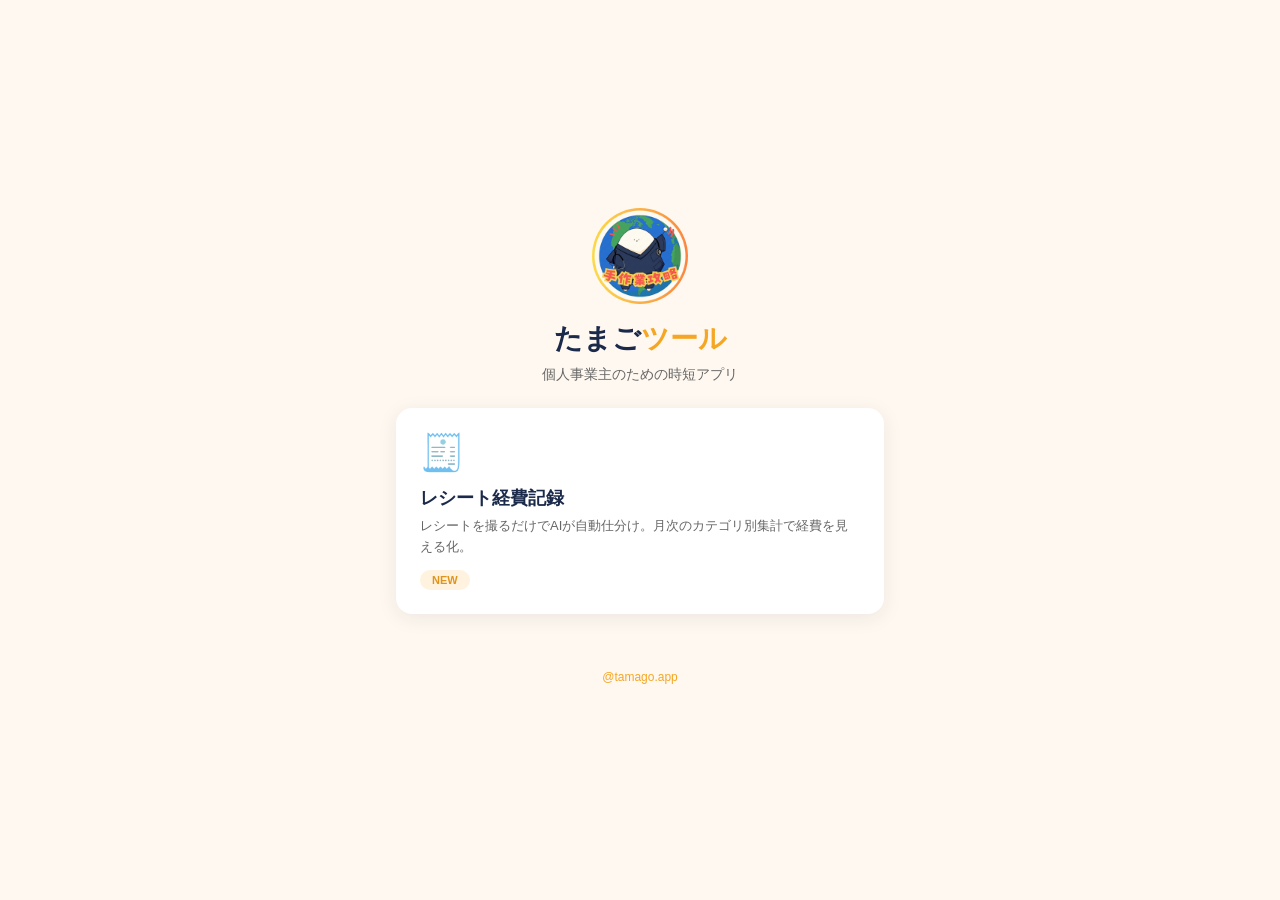
==== index.html @ ae386ba4 "feat: レシート経費記録アプリ初期構築 - index.html: ツール一覧ページ - apps/receipt-tracker/: フロントエンド（イントロ・4タブ・OCR結果編集） - sh" ====
<!DOCTYPE html>
<html lang="ja">
<head>
  <meta charset="UTF-8">
  <meta name="viewport" content="width=device-width, initial-scale=1.0">
  <title>たまごツール</title>
  <link rel="stylesheet" href="style.css?v=1">
</head>
<body>
  <div class="screen">
    <div class="container">
      <div class="top-hero">
        <img src="images/icon.png" alt="たまご" class="top-icon">
        <h1 class="top-logo">たまご<span>ツール</span></h1>
        <p class="top-subtitle">個人事業主のための時短アプリ</p>
      </div>
      <div class="app-cards">
        <a href="apps/receipt-tracker/" class="app-card">
          <div class="app-card-icon">🧾</div>
          <div class="app-card-title">レシート経費記録</div>
          <div class="app-card-desc">レシートを撮るだけでAIが自動仕分け。月次のカテゴリ別集計で経費を見える化。</div>
          <span class="app-card-tag">NEW</span>
        </a>
      </div>
      <div class="footer" style="margin-top:32px">
        <a href="https://www.instagram.com/tamago.app" target="_blank">@tamago.app</a>
      </div>
    </div>
  </div>
</body>
</html>
---- style.css ----
/* === リセット・ベース === */
* {
  margin: 0;
  padding: 0;
  box-sizing: border-box;
}

:root {
  --primary: #F5A623;
  --primary-dark: #E0941A;
  --secondary: #1B2A4A;
  --bg: #FFF8F0;
  --success: #27AE60;
  --danger: #E74C3C;
  --text: #333;
  --text-light: #666;
  --border: #E8DDD2;
  --card-bg: #fff;
  --shadow: 0 4px 20px rgba(27, 42, 74, 0.08);
}

body {
  font-family: -apple-system, BlinkMacSystemFont, 'Hiragino Sans', 'Hiragino Kaku Gothic ProN', Meiryo, sans-serif;
  background: var(--bg);
  color: var(--text);
  min-height: 100vh;
}

.hidden {
  display: none !important;
}

/* === 共通レイアウト === */
.screen {
  min-height: 100vh;
  display: flex;
  align-items: center;
  justify-content: center;
  padding: 24px 0;
}

.container {
  width: 100%;
  max-width: 520px;
  margin: 0 auto;
  padding: 0 16px 24px;
}

/* === ボタン === */
.btn {
  display: inline-block;
  padding: 14px 32px;
  border: none;
  border-radius: 30px;
  font-size: 16px;
  font-weight: 700;
  cursor: pointer;
  transition: transform 0.15s, box-shadow 0.15s;
  text-align: center;
  text-decoration: none;
}

.btn:hover {
  transform: translateY(-2px);
  box-shadow: 0 4px 12px rgba(0, 0, 0, 0.15);
}

.btn:active {
  transform: scale(0.97);
}

.btn-primary {
  background: var(--primary);
  color: #fff;
}

.btn-primary:hover {
  background: var(--primary-dark);
}

.btn-secondary {
  background: #E8EDF2;
  color: #555;
}

.btn-outline {
  background: #fff;
  color: var(--primary);
  border: 2px solid var(--primary);
}

.btn-outline:hover {
  background: var(--primary);
  color: #fff;
}

/* === トップページ（選択画面） === */
.top-hero {
  text-align: center;
  padding: 40px 0 24px;
}

.top-icon {
  width: 96px;
  height: 96px;
  border-radius: 50%;
  object-fit: cover;
  margin-bottom: 12px;
}

.top-logo {
  font-size: 28px;
  font-weight: 800;
  color: var(--secondary);
  margin-bottom: 8px;
}

.top-logo span {
  color: var(--primary);
}

.top-subtitle {
  font-size: 14px;
  color: var(--text-light);
}

.app-cards {
  display: flex;
  flex-direction: column;
  gap: 16px;
}

.app-card {
  background: var(--card-bg);
  border-radius: 16px;
  padding: 24px;
  box-shadow: var(--shadow);
  text-decoration: none;
  color: inherit;
  transition: transform 0.2s, box-shadow 0.2s;
  display: block;
}

.app-card:hover {
  transform: translateY(-3px);
  box-shadow: 0 8px 28px rgba(27, 42, 74, 0.12);
}

.app-card-icon {
  font-size: 36px;
  margin-bottom: 12px;
}

.app-card-title {
  font-size: 18px;
  font-weight: 700;
  color: var(--secondary);
  margin-bottom: 6px;
}

.app-card-desc {
  font-size: 13px;
  color: var(--text-light);
  line-height: 1.6;
}

.app-card-tag {
  display: inline-block;
  margin-top: 12px;
  padding: 4px 12px;
  background: #FFF3E0;
  color: var(--primary-dark);
  font-size: 11px;
  font-weight: 700;
  border-radius: 20px;
}

/* === 診断アプリ共通: イントロ画面 === */
.intro-card {
  background: var(--card-bg);
  border-radius: 16px;
  padding: 32px 24px;
  text-align: center;
  box-shadow: var(--shadow);
}

.intro-icon {
  font-size: 48px;
  margin-bottom: 16px;
}

.intro-title {
  font-size: 22px;
  font-weight: 800;
  color: var(--secondary);
  margin-bottom: 8px;
}

.intro-desc {
  font-size: 14px;
  color: var(--text-light);
  line-height: 1.7;
  margin-bottom: 24px;
}

.intro-meta {
  display: flex;
  justify-content: center;
  gap: 16px;
  margin-bottom: 24px;
  font-size: 13px;
  color: var(--text-light);
}

.intro-meta span {
  display: flex;
  align-items: center;
  gap: 4px;
}

.start-btn {
  width: 100%;
  max-width: 280px;
  font-size: 17px;
  padding: 16px 32px;
}

/* === 診断アプリ共通: クイズ画面 === */
.quiz-header {
  padding: 16px 0;
}

.progress-info {
  text-align: center;
  font-size: 14px;
  font-weight: 700;
  color: var(--primary-dark);
  margin-bottom: 8px;
}

.progress-bar {
  width: 100%;
  height: 8px;
  background: var(--border);
  border-radius: 4px;
  overflow: hidden;
}

.progress-fill {
  height: 100%;
  background: linear-gradient(90deg, var(--primary), #FFD180);
  border-radius: 4px;
  transition: width 0.4s ease;
  width: 0%;
}

.quiz-body {
  background: var(--card-bg);
  border-radius: 16px;
  padding: 24px;
  box-shadow: var(--shadow);
  text-align: center;
}

.question-category {
  display: inline-block;
  background: var(--secondary);
  color: #fff;
  font-size: 11px;
  font-weight: 700;
  padding: 4px 14px;
  border-radius: 20px;
  margin-bottom: 16px;
}

.question-text {
  font-size: 17px;
  font-weight: 700;
  line-height: 1.6;
  margin-bottom: 24px;
  color: var(--text);
}

.choices-container {
  display: flex;
  flex-direction: column;
  gap: 10px;
}

.choice-btn {
  width: 100%;
  padding: 14px 20px;
  background: #FFF8F0;
  border: 2px solid var(--border);
  border-radius: 12px;
  font-size: 15px;
  font-weight: 600;
  color: #444;
  cursor: pointer;
  transition: all 0.2s;
  text-align: left;
}

@media (hover: hover) {
  .choice-btn:hover {
    border-color: var(--primary);
    background: #FFF3E0;
  }
}

.choice-btn.selected {
  border-color: var(--primary);
  background: var(--primary);
  color: #fff;
}

.choice-btn.disabled {
  pointer-events: none;
}

/* === 診断アプリ共通: 結果画面 === */
.result-card {
  background: var(--card-bg);
  border-radius: 16px;
  padding: 32px 24px;
  text-align: center;
  box-shadow: var(--shadow);
}

.result-label {
  font-size: 13px;
  color: var(--text-light);
  margin-bottom: 8px;
}

.result-title {
  font-size: 22px;
  font-weight: 800;
  color: var(--secondary);
  margin-bottom: 4px;
}

.result-level {
  font-size: 24px;
  font-weight: 800;
  color: var(--primary);
  margin-bottom: 20px;
}

/* 円グラフ */
.result-chart {
  width: 160px;
  height: 160px;
  border-radius: 50%;
  margin: 0 auto 16px;
  display: flex;
  align-items: center;
  justify-content: center;
  position: relative;
}

.chart-inner {
  width: 120px;
  height: 120px;
  border-radius: 50%;
  background: #fff;
  display: flex;
  flex-direction: column;
  align-items: center;
  justify-content: center;
  position: relative;
  z-index: 1;
}

.result-percent {
  font-size: 32px;
  font-weight: 800;
  color: var(--primary);
}

.result-score {
  font-size: 13px;
  color: #888;
}

.result-message {
  font-size: 15px;
  color: var(--text-light);
  line-height: 1.7;
  margin-bottom: 24px;
}

/* レコメンドセクション */
.recommend-section {
  margin-top: 24px;
  text-align: left;
}

.recommend-title {
  font-size: 16px;
  font-weight: 700;
  color: var(--secondary);
  margin-bottom: 12px;
  text-align: center;
}

.recommend-item {
  background: #FFF8F0;
  border: 1px solid var(--border);
  border-radius: 12px;
  padding: 16px;
  margin-bottom: 10px;
}

.recommend-item-header {
  display: flex;
  align-items: center;
  gap: 8px;
  margin-bottom: 6px;
}

.recommend-number {
  width: 24px;
  height: 24px;
  background: var(--primary);
  color: #fff;
  border-radius: 50%;
  display: flex;
  align-items: center;
  justify-content: center;
  font-size: 12px;
  font-weight: 700;
  flex-shrink: 0;
}

.recommend-category {
  font-size: 14px;
  font-weight: 700;
  color: var(--secondary);
}

.recommend-advice {
  font-size: 13px;
  color: var(--text-light);
  line-height: 1.6;
  margin-left: 32px;
}

/* === シェアセクション === */
.share-section {
  margin-top: 24px;
}

.share-title {
  font-size: 14px;
  font-weight: 700;
  color: var(--text-light);
  margin-bottom: 12px;
  text-align: center;
}

.share-buttons {
  display: flex;
  gap: 10px;
  justify-content: center;
}

.share-btn {
  flex: 1;
  max-width: 120px;
  padding: 12px 8px;
  border: 2px solid var(--border);
  border-radius: 12px;
  background: #fff;
  font-size: 12px;
  font-weight: 600;
  color: var(--text);
  cursor: pointer;
  transition: all 0.2s;
  text-align: center;
  display: flex;
  flex-direction: column;
  align-items: center;
  gap: 4px;
}

.share-btn:hover {
  border-color: var(--primary);
  background: #FFF3E0;
}

.share-btn-icon {
  font-size: 20px;
}

/* CTA */
.cta-section {
  margin-top: 24px;
  padding: 20px;
  background: linear-gradient(135deg, var(--primary), #FFB74D);
  border-radius: 16px;
  text-align: center;
  color: #fff;
}

.cta-icon {
  width: 72px;
  height: 72px;
  border-radius: 50%;
  object-fit: cover;
  margin-bottom: 12px;
  border: 3px solid rgba(255, 255, 255, 0.4);
}

.cta-text {
  font-size: 14px;
  font-weight: 700;
  margin-bottom: 12px;
  line-height: 1.6;
}

.cta-btn {
  display: inline-block;
  background: #fff;
  color: var(--primary-dark);
  padding: 10px 24px;
  border-radius: 30px;
  font-size: 14px;
  font-weight: 700;
  text-decoration: none;
  transition: transform 0.15s;
}

.cta-btn:hover {
  transform: translateY(-2px);
}

/* === アクションボタン === */
.result-actions {
  display: flex;
  flex-direction: column;
  gap: 10px;
  margin-top: 24px;
}

.result-actions .btn {
  width: 100%;
}

/* === フッター === */
.footer {
  text-align: center;
  padding: 24px 0;
  font-size: 12px;
  color: #999;
}

.footer a {
  color: var(--primary);
  text-decoration: none;
}

/* === コピー完了トースト === */
.toast {
  position: fixed;
  bottom: 24px;
  left: 50%;
  transform: translateX(-50%) translateY(100px);
  background: var(--secondary);
  color: #fff;
  padding: 12px 24px;
  border-radius: 30px;
  font-size: 14px;
  font-weight: 600;
  opacity: 0;
  transition: transform 0.3s ease, opacity 0.3s ease;
  z-index: 1000;
}

.toast.show {
  transform: translateX(-50%) translateY(0);
  opacity: 1;
}

/* === アニメーション === */
@keyframes fadeIn {
  from { opacity: 0; transform: translateY(10px); }
  to { opacity: 1; transform: translateY(0); }
}

.fade-in {
  animation: fadeIn 0.3s ease;
}

/* === フォーム系アプリ共通 === */
.form-group {
  margin-bottom: 16px;
  text-align: left;
}

.form-label {
  display: block;
  font-size: 13px;
  font-weight: 700;
  color: var(--secondary);
  margin-bottom: 6px;
}

.form-input,
.form-select {
  width: 100%;
  padding: 12px 14px;
  border: 2px solid var(--border);
  border-radius: 12px;
  font-size: 15px;
  font-family: inherit;
  background: #fff;
  color: var(--text);
  transition: border-color 0.2s;
  -webkit-appearance: none;
}

.form-input:focus,
.form-select:focus {
  outline: none;
  border-color: var(--primary);
}

.form-input.input-error {
  border-color: var(--danger);
}

.form-input::placeholder {
  color: #bbb;
}

.form-row {
  display: flex;
  gap: 10px;
}

.form-row .form-group {
  flex: 1;
}

.form-hint {
  font-size: 11px;
  color: #999;
  margin-top: 4px;
}

/* === データカード === */
.data-card {
  background: var(--card-bg);
  border-radius: 12px;
  padding: 14px 16px;
  box-shadow: 0 2px 8px rgba(0,0,0,0.06);
  margin-bottom: 10px;
  display: flex;
  align-items: center;
  gap: 12px;
}

.data-card-icon {
  width: 40px;
  height: 40px;
  border-radius: 10px;
  display: flex;
  align-items: center;
  justify-content: center;
  font-size: 18px;
  flex-shrink: 0;
}

.data-card-body {
  flex: 1;
  min-width: 0;
}

.data-card-title {
  font-size: 14px;
  font-weight: 700;
  color: var(--text);
}

.data-card-sub {
  font-size: 12px;
  color: var(--text-light);
  margin-top: 2px;
}

.data-card-right {
  text-align: right;
  flex-shrink: 0;
}

.data-card-amount {
  font-size: 16px;
  font-weight: 800;
  color: var(--secondary);
}

.data-card-delete {
  background: none;
  border: none;
  color: #ccc;
  font-size: 18px;
  cursor: pointer;
  padding: 4px;
}

.data-card-delete:hover {
  color: var(--danger);
}

/* === カレンダーグリッド === */
.calendar {
  background: var(--card-bg);
  border-radius: 16px;
  padding: 16px;
  box-shadow: var(--shadow);
  margin-bottom: 16px;
}

.calendar-header {
  display: flex;
  justify-content: space-between;
  align-items: center;
  margin-bottom: 12px;
}

.calendar-title {
  font-size: 16px;
  font-weight: 700;
  color: var(--secondary);
}

.calendar-nav {
  background: none;
  border: none;
  font-size: 18px;
  cursor: pointer;
  padding: 4px 8px;
  color: var(--text-light);
}

.calendar-weekdays {
  display: grid;
  grid-template-columns: repeat(7, 1fr);
  text-align: center;
  font-size: 11px;
  font-weight: 700;
  color: var(--text-light);
  margin-bottom: 4px;
}

.calendar-days {
  display: grid;
  grid-template-columns: repeat(7, 1fr);
  gap: 2px;
}

.calendar-day {
  aspect-ratio: 1;
  display: flex;
  align-items: center;
  justify-content: center;
  font-size: 13px;
  border-radius: 8px;
  position: relative;
}

.calendar-day.today {
  font-weight: 700;
  color: var(--primary);
}

.calendar-day.other-month {
  color: #ddd;
}

.calendar-day.has-event {
  background: #FFF3E0;
  font-weight: 700;
  color: var(--primary-dark);
  cursor: pointer;
}

.calendar-day.has-event::after {
  content: "";
  position: absolute;
  bottom: 3px;
  width: 4px;
  height: 4px;
  border-radius: 50%;
  background: var(--primary);
}

/* === タブナビゲーション === */
.tab-nav {
  display: flex;
  background: var(--card-bg);
  border-radius: 12px;
  padding: 4px;
  box-shadow: 0 2px 8px rgba(0,0,0,0.06);
  margin-bottom: 16px;
}

.tab-btn {
  flex: 1;
  padding: 10px 8px;
  border: none;
  background: none;
  font-size: 13px;
  font-weight: 600;
  color: var(--text-light);
  border-radius: 10px;
  cursor: pointer;
  transition: all 0.2s;
}

.tab-btn.active {
  background: var(--primary);
  color: #fff;
  font-weight: 700;
}

.tab-content {
  display: none;
}

.tab-content.active {
  display: block;
}

/* === 統計カード === */
.stat-row {
  display: flex;
  gap: 10px;
  margin-bottom: 16px;
}

.stat-card {
  flex: 1;
  background: var(--card-bg);
  border-radius: 12px;
  padding: 14px 12px;
  text-align: center;
  box-shadow: 0 2px 8px rgba(0,0,0,0.06);
}

.stat-label {
  font-size: 11px;
  color: var(--text-light);
  margin-bottom: 4px;
}

.stat-value {
  font-size: 22px;
  font-weight: 800;
  color: var(--secondary);
}

.stat-unit {
  font-size: 12px;
  font-weight: 400;
  color: var(--text-light);
}

/* === CSS棒グラフ === */
.bar-chart {
  margin: 16px 0;
}

.bar-row {
  display: flex;
  align-items: center;
  margin-bottom: 8px;
  gap: 8px;
}

.bar-label {
  width: 40px;
  font-size: 12px;
  color: var(--text-light);
  text-align: right;
  flex-shrink: 0;
}

.bar-track {
  flex: 1;
  height: 24px;
  background: #f0ebe4;
  border-radius: 6px;
  overflow: hidden;
}

.bar-fill {
  height: 100%;
  background: linear-gradient(90deg, var(--primary), #FFB74D);
  border-radius: 6px;
  transition: width 0.6s ease;
  min-width: 0;
}

.bar-value {
  width: 70px;
  font-size: 13px;
  font-weight: 700;
  color: var(--text);
  flex-shrink: 0;
}

/* === メニュー表プレビュー === */
.menu-preview {
  background: #fff;
  border-radius: 16px;
  padding: 32px 24px;
  box-shadow: var(--shadow);
  text-align: center;
}

.menu-preview-header {
  border-bottom: 2px solid var(--secondary);
  padding-bottom: 16px;
  margin-bottom: 24px;
}

.menu-preview-shop {
  font-size: 24px;
  font-weight: 800;
  color: var(--secondary);
  margin-bottom: 4px;
}

.menu-preview-subtitle {
  font-size: 13px;
  color: var(--text-light);
  letter-spacing: 2px;
}

.menu-category-section {
  margin-bottom: 20px;
  text-align: left;
}

.menu-category-title {
  font-size: 15px;
  font-weight: 700;
  color: var(--primary-dark);
  border-bottom: 1px solid var(--border);
  padding-bottom: 6px;
  margin-bottom: 10px;
}

.menu-item-row {
  display: flex;
  justify-content: space-between;
  align-items: baseline;
  padding: 6px 0;
  border-bottom: 1px dotted #e0d8cc;
}

.menu-item-name {
  font-size: 14px;
  font-weight: 600;
  color: var(--text);
}

.menu-item-desc {
  font-size: 11px;
  color: var(--text-light);
  margin-top: 2px;
}

.menu-item-price {
  font-size: 15px;
  font-weight: 700;
  color: var(--secondary);
  white-space: nowrap;
  margin-left: 12px;
}

/* === サンプルデータボタン === */
.sample-btn {
  display: inline-block;
  padding: 8px 16px;
  background: #E8EDF2;
  color: #555;
  border: none;
  border-radius: 20px;
  font-size: 12px;
  font-weight: 600;
  cursor: pointer;
  margin-bottom: 16px;
}

.sample-btn:hover {
  background: #dce3ea;
}

/* === 動的追加エリア === */
.dynamic-list {
  margin-bottom: 16px;
}

.add-btn {
  width: 100%;
  padding: 10px;
  border: 2px dashed var(--border);
  border-radius: 12px;
  background: none;
  font-size: 14px;
  color: var(--text-light);
  cursor: pointer;
  transition: all 0.2s;
}

.add-btn:hover {
  border-color: var(--primary);
  color: var(--primary);
}

/* === 空状態 === */
.empty-state {
  text-align: center;
  padding: 32px 16px;
  color: var(--text-light);
}

.empty-state-icon {
  font-size: 40px;
  margin-bottom: 8px;
}

.empty-state-text {
  font-size: 14px;
  line-height: 1.6;
}

/* === 予約リスト === */
.reservation-list {
  margin-top: 16px;
}

.reservation-item {
  background: var(--card-bg);
  border-radius: 12px;
  padding: 14px 16px;
  box-shadow: 0 2px 8px rgba(0,0,0,0.06);
  margin-bottom: 10px;
  border-left: 4px solid var(--primary);
}

.reservation-time {
  font-size: 13px;
  font-weight: 700;
  color: var(--primary-dark);
}

.reservation-name {
  font-size: 15px;
  font-weight: 700;
  color: var(--text);
  margin-top: 2px;
}

.reservation-menu {
  font-size: 12px;
  color: var(--text-light);
  margin-top: 2px;
}

/* === セクション区切り === */
.section-title {
  font-size: 15px;
  font-weight: 700;
  color: var(--secondary);
  margin: 20px 0 10px;
}

/* === テーマ・カラー選択 === */
.theme-cards {
  display: grid;
  grid-template-columns: 1fr 1fr;
  gap: 10px;
}

.theme-card {
  background: var(--card-bg);
  border: 2px solid var(--border);
  border-radius: 12px;
  padding: 10px;
  cursor: pointer;
  transition: all 0.2s;
  display: flex;
  flex-direction: column;
  align-items: center;
  gap: 8px;
}

.theme-card:hover {
  border-color: var(--primary);
}

.theme-card.active {
  border-color: var(--primary);
  box-shadow: 0 0 0 3px rgba(245, 166, 35, 0.25);
}

.theme-card-preview {
  width: 100%;
  height: 40px;
  border-radius: 8px;
}

.theme-card-label {
  font-size: 12px;
  font-weight: 700;
  color: var(--text);
}

.color-swatches {
  display: flex;
  justify-content: center;
  gap: 10px;
  flex-wrap: wrap;
}

.color-swatch {
  width: 40px;
  height: 40px;
  border-radius: 50%;
  border: 3px solid transparent;
  cursor: pointer;
  transition: all 0.2s;
  padding: 0;
}

.color-swatch:hover {
  transform: scale(1.1);
}

.color-swatch.active {
  border-color: var(--primary);
  box-shadow: 0 0 0 3px rgba(245, 166, 35, 0.3);
  transform: scale(1.1);
}

/* === レスポンシブ === */
@media (max-width: 480px) {
  .question-text {
    font-size: 15px;
  }

  .choice-btn {
    font-size: 14px;
    padding: 12px 16px;
  }

  .result-percent {
    font-size: 28px;
  }

  .top-logo {
    font-size: 24px;
  }

  .intro-title {
    font-size: 20px;
  }

  .stat-value {
    font-size: 18px;
  }

  .menu-preview {
    padding: 24px 16px;
  }

  .menu-preview-shop {
    font-size: 20px;
  }
}
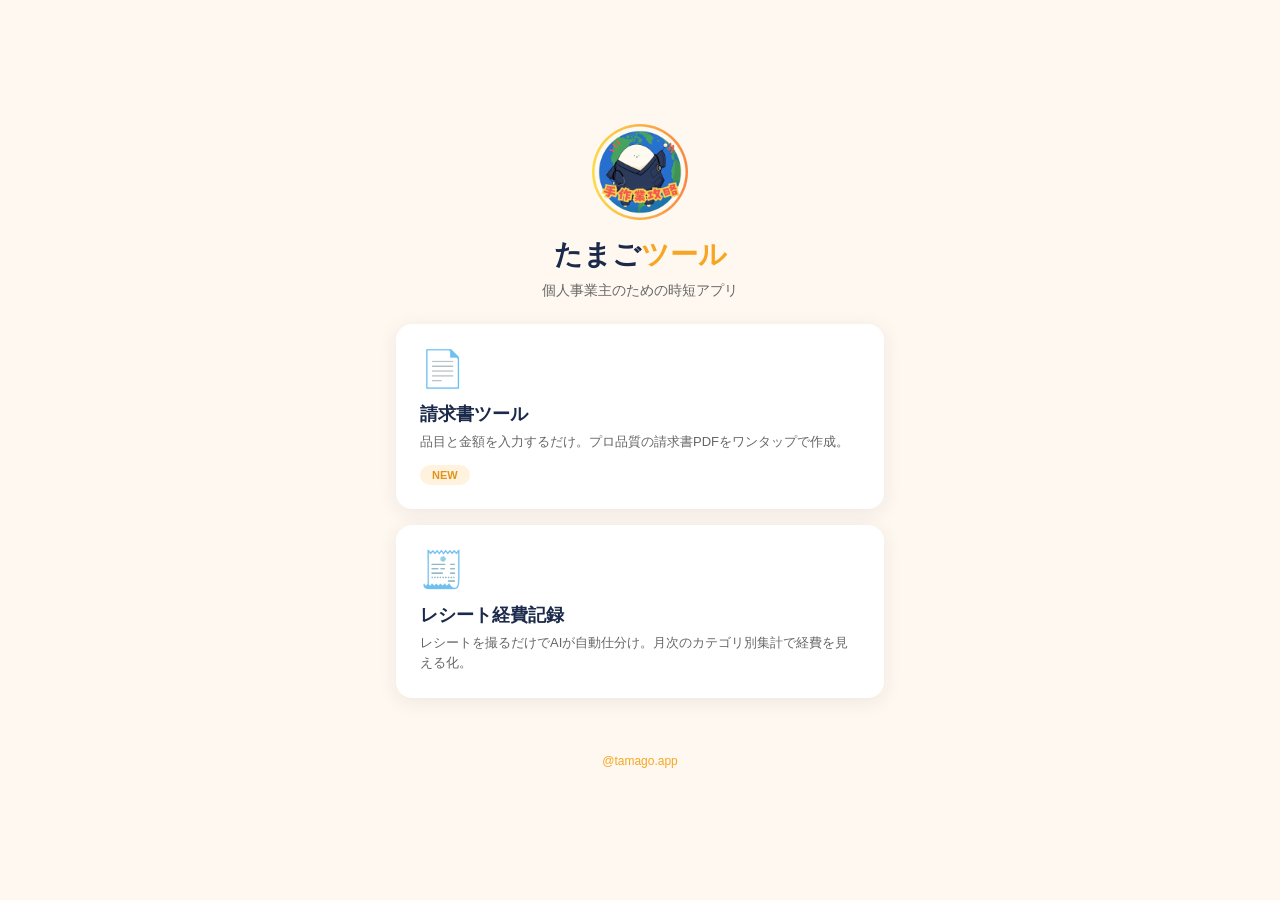
==== commit b1c0c7d3: "feat: 請求書ツールを追加 品目入力→プレビュー→PDF生成の請求書作成アプリ。 事業者情報保存、ステータス管理（下書き/送付済/入金済）対応。  Co-Authored-By: Claude O" ====
--- a/index.html
+++ b/index.html
@@ -15,11 +15,16 @@
         <p class="top-subtitle">個人事業主のための時短アプリ</p>
       </div>
       <div class="app-cards">
+        <a href="apps/invoice/" class="app-card">
+          <div class="app-card-icon">📄</div>
+          <div class="app-card-title">請求書ツール</div>
+          <div class="app-card-desc">品目と金額を入力するだけ。プロ品質の請求書PDFをワンタップで作成。</div>
+          <span class="app-card-tag">NEW</span>
+        </a>
         <a href="apps/receipt-tracker/" class="app-card">
           <div class="app-card-icon">🧾</div>
           <div class="app-card-title">レシート経費記録</div>
           <div class="app-card-desc">レシートを撮るだけでAIが自動仕分け。月次のカテゴリ別集計で経費を見える化。</div>
-          <span class="app-card-tag">NEW</span>
         </a>
       </div>
       <div class="footer" style="margin-top:32px">
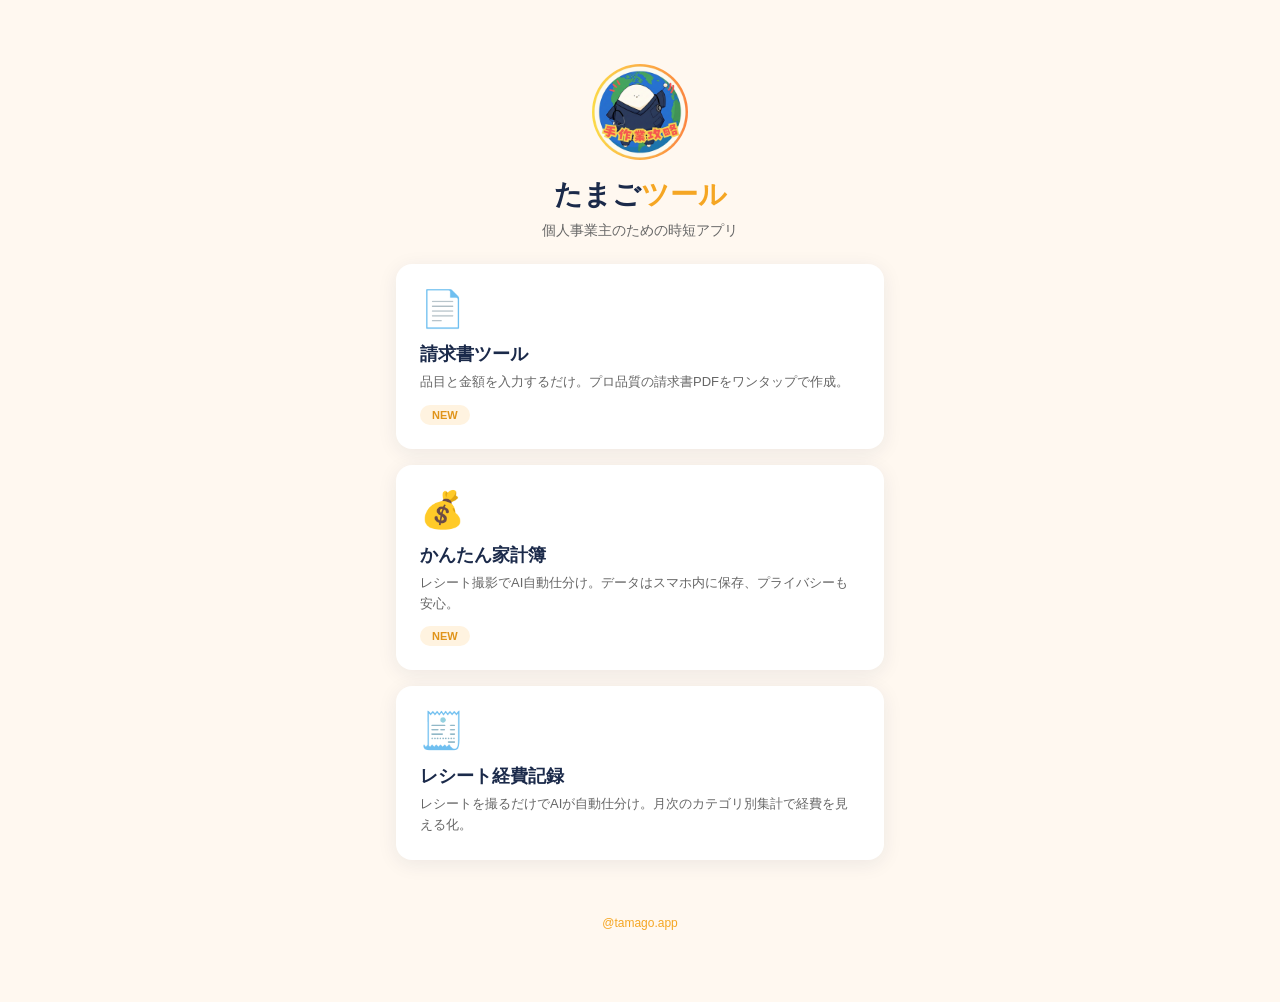
==== commit 06d579e9: "かんたん家計簿アプリ追加（PWA + IndexedDB + GAS OCR連携） - レシート撮影でAI自動仕分け、手入力も対応 - データはIndexedDB（ブラウザ内）に保存、プライバシー重視" ====
--- a/index.html
+++ b/index.html
@@ -21,6 +21,12 @@
           <div class="app-card-desc">品目と金額を入力するだけ。プロ品質の請求書PDFをワンタップで作成。</div>
           <span class="app-card-tag">NEW</span>
         </a>
+        <a href="apps/kakeibo/" class="app-card">
+          <div class="app-card-icon">💰</div>
+          <div class="app-card-title">かんたん家計簿</div>
+          <div class="app-card-desc">レシート撮影でAI自動仕分け。データはスマホ内に保存、プライバシーも安心。</div>
+          <span class="app-card-tag">NEW</span>
+        </a>
         <a href="apps/receipt-tracker/" class="app-card">
           <div class="app-card-icon">🧾</div>
           <div class="app-card-title">レシート経費記録</div>
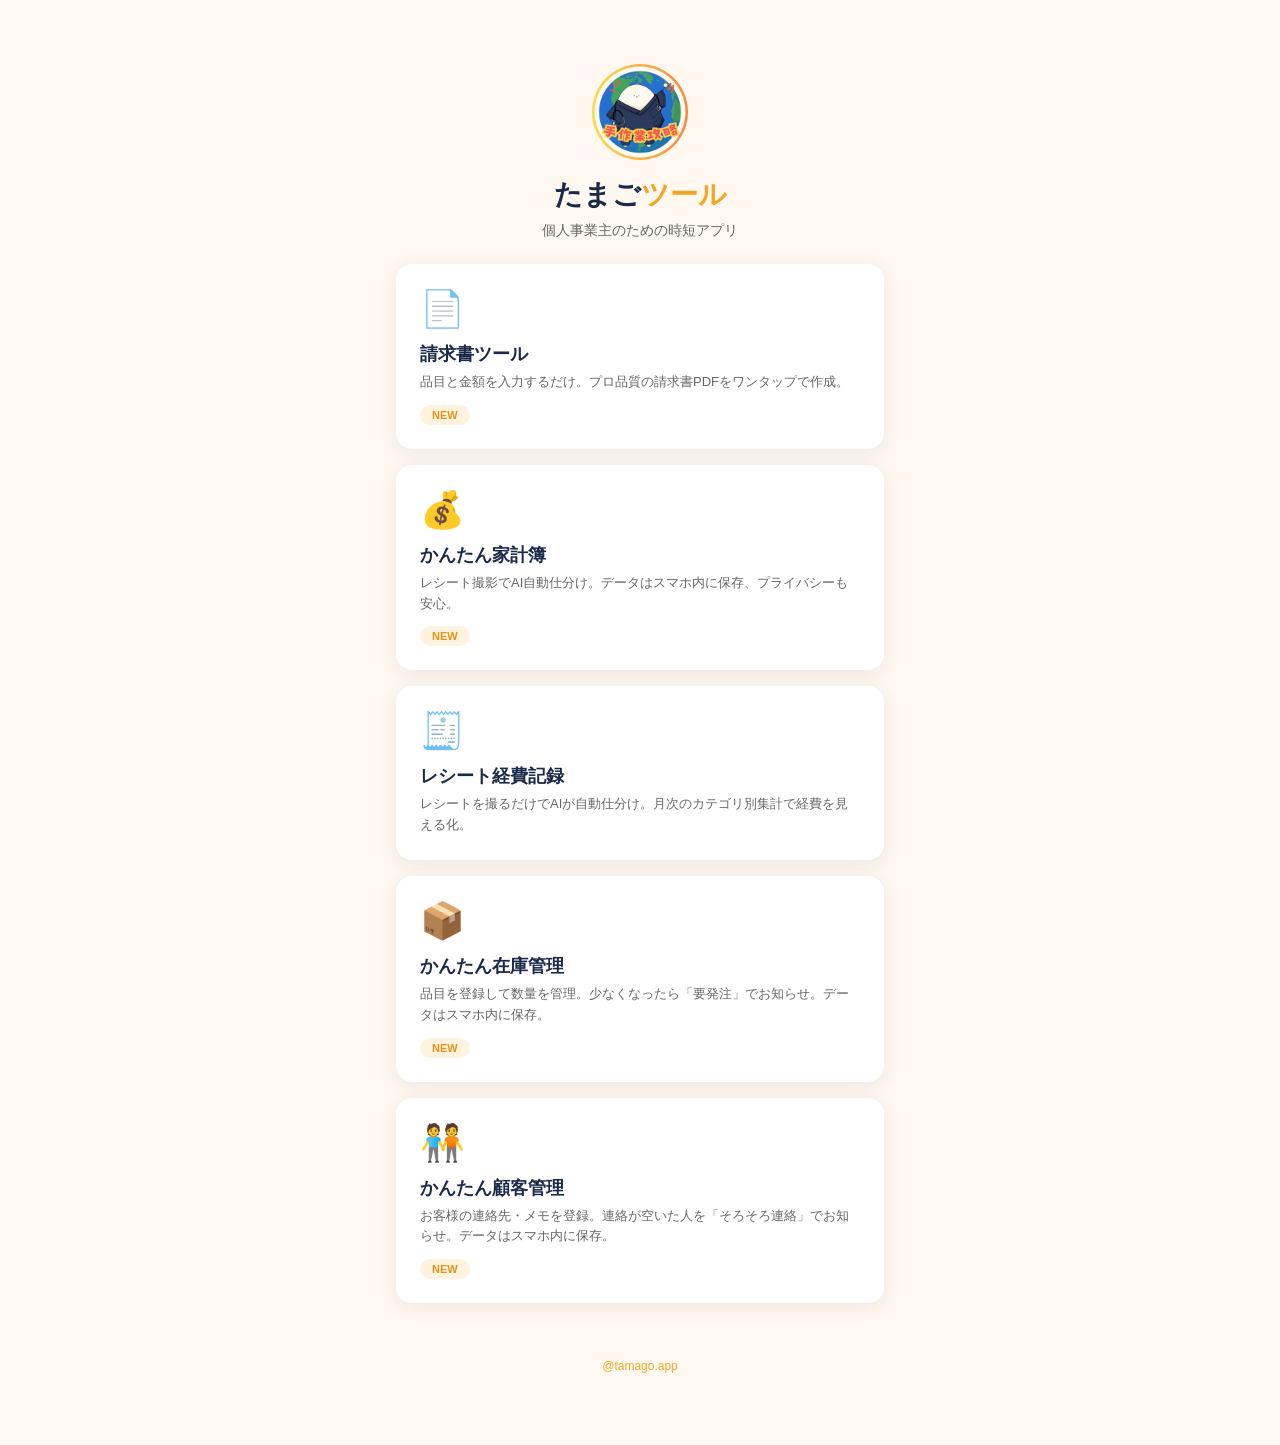
==== commit 134c5b4b: "add: かんたん在庫管理・かんたん顧客管理アプリを新規追加 個人事業主向け時短アプリ2本（localStorageのみ・バックエンド/APIキーなし）: - apps/inventory/: 品目登" ====
--- a/index.html
+++ b/index.html
@@ -32,6 +32,18 @@
           <div class="app-card-title">レシート経費記録</div>
           <div class="app-card-desc">レシートを撮るだけでAIが自動仕分け。月次のカテゴリ別集計で経費を見える化。</div>
         </a>
+        <a href="apps/inventory/" class="app-card">
+          <div class="app-card-icon">📦</div>
+          <div class="app-card-title">かんたん在庫管理</div>
+          <div class="app-card-desc">品目を登録して数量を管理。少なくなったら「要発注」でお知らせ。データはスマホ内に保存。</div>
+          <span class="app-card-tag">NEW</span>
+        </a>
+        <a href="apps/crm/" class="app-card">
+          <div class="app-card-icon">🧑‍🤝‍🧑</div>
+          <div class="app-card-title">かんたん顧客管理</div>
+          <div class="app-card-desc">お客様の連絡先・メモを登録。連絡が空いた人を「そろそろ連絡」でお知らせ。データはスマホ内に保存。</div>
+          <span class="app-card-tag">NEW</span>
+        </a>
       </div>
       <div class="footer" style="margin-top:32px">
         <a href="https://www.instagram.com/tamago.app" target="_blank">@tamago.app</a>
